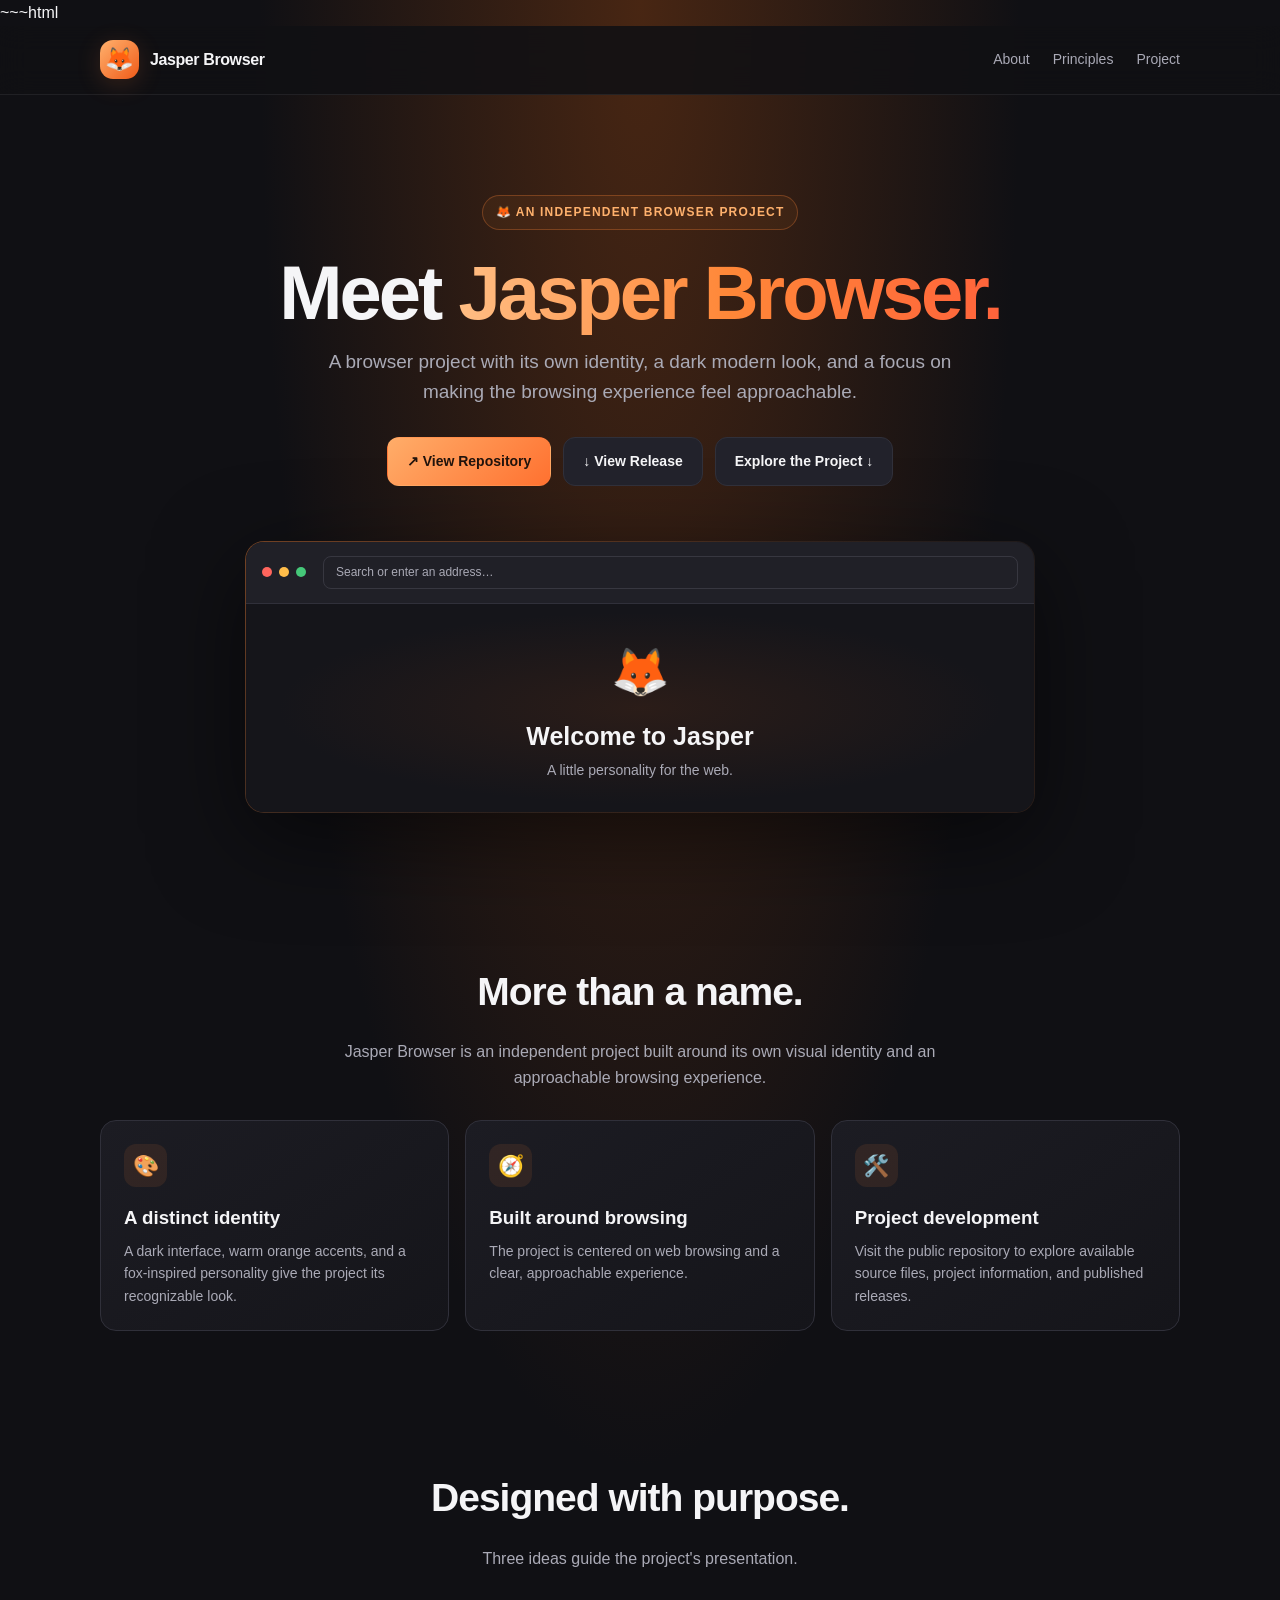
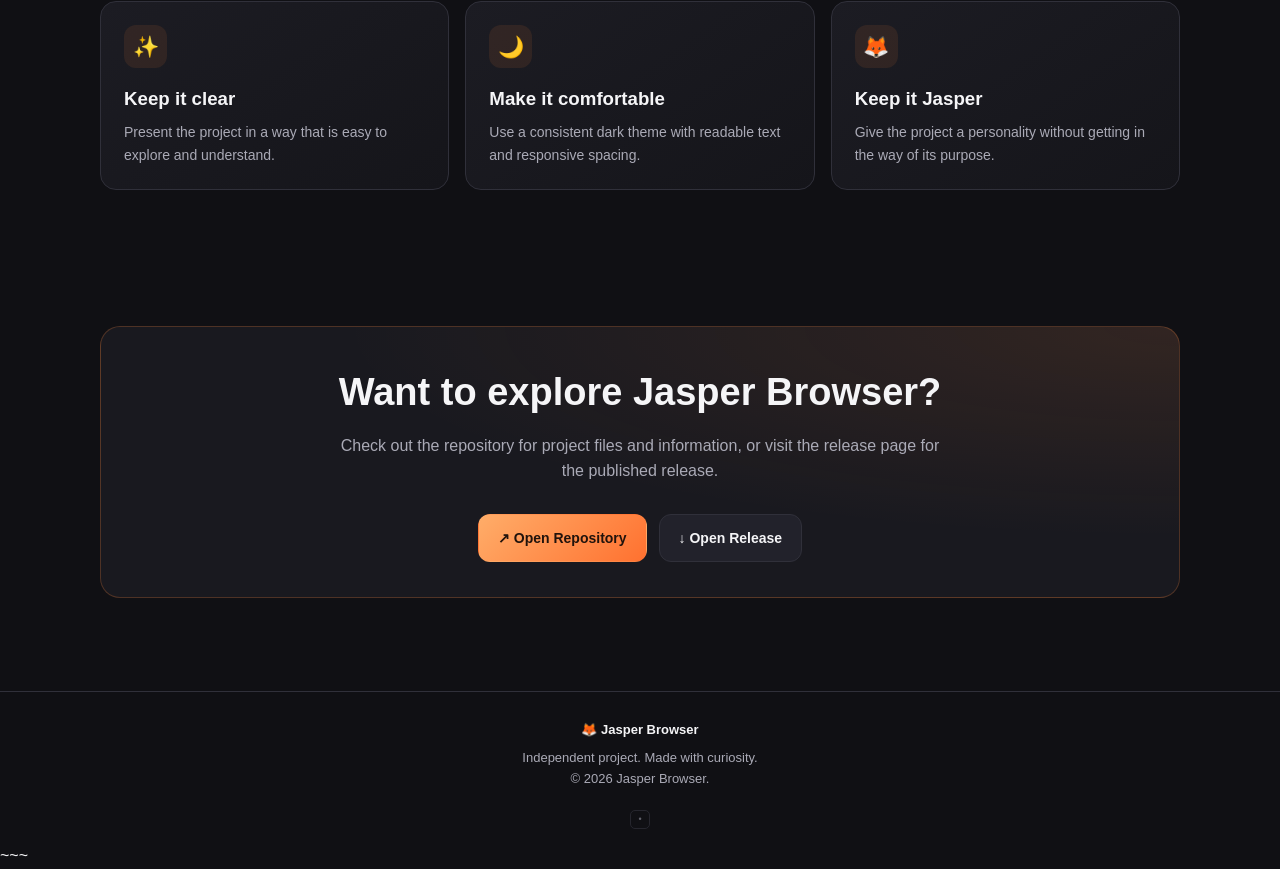
==== index.html @ 9d5ee87b "Add files via upload" ====
~~~html
<!DOCTYPE html>
<html lang="en">
<head>
  <meta charset="UTF-8">
  <meta name="viewport" content="width=device-width, initial-scale=1.0">
  <meta name="theme-color" content="#101014">
  <meta name="description" content="Explore Jasper Browser, an independent browser project with a clean, dark design and Jasper-inspired orange accents.">
  <title>Jasper Browser</title>
  <style>
    :root {
      color-scheme: dark;
      --bg: #101014;
      --panel: #19191f;
      --panel-light: #22222b;
      --orange: #ff8738;
      --orange-light: #ffb16d;
      --text: #f5f5f7;
      --muted: #aaaab6;
      --border: #30303a;
    }

    * { box-sizing: border-box; }

    html {
      scroll-behavior: smooth;
      scroll-padding-top: 80px;
    }

    body {
      margin: 0;
      min-height: 100vh;
      background:
        radial-gradient(ellipse at 50% 0%, #482613 0%, transparent 42%),
        var(--bg);
      color: var(--text);
      font-family: Inter, "Segoe UI", Arial, sans-serif;
      line-height: 1.6;
    }

    a { color: inherit; text-decoration: none; }

    .container {
      width: min(1080px, calc(100% - 36px));
      margin: auto;
    }

    header {
      position: sticky;
      top: 0;
      z-index: 10;
      background: rgba(16, 16, 20, .88);
      backdrop-filter: blur(14px);
      border-bottom: 1px solid rgba(255,255,255,.07);
    }

    .nav {
      min-height: 68px;
      display: flex;
      align-items: center;
      justify-content: space-between;
      gap: 20px;
    }

    .brand {
      display: flex;
      align-items: center;
      gap: 11px;
      font-weight: 800;
      letter-spacing: -.4px;
    }

    .logo {
      width: 39px;
      height: 39px;
      display: grid;
      place-items: center;
      border-radius: 13px;
      background: linear-gradient(135deg, var(--orange-light), #ef5b19);
      color: #21130c;
      font-size: 23px;
      box-shadow: 0 5px 24px #ff87382c;
    }

    .nav-links {
      display: flex;
      align-items: center;
      gap: 23px;
      color: var(--muted);
      font-size: 14px;
    }

    .nav-links a:hover { color: var(--orange-light); }

    .hero {
      padding: 100px 0 80px;
      text-align: center;
    }

    .eyebrow {
      display: inline-flex;
      align-items: center;
      gap: 8px;
      padding: 7px 13px;
      border: 1px solid #ff87384a;
      border-radius: 999px;
      background: #ff873811;
      color: var(--orange-light);
      font-size: 12px;
      font-weight: 700;
      letter-spacing: 1.2px;
      text-transform: uppercase;
    }

    h1 {
      margin: 23px 0 14px;
      font-size: clamp(43px, 8vw, 76px);
      line-height: 1.05;
      letter-spacing: -3px;
    }

    h1 span {
      background: linear-gradient(90deg, #ffbd83, var(--orange), #ff633b);
      -webkit-background-clip: text;
      background-clip: text;
      color: transparent;
    }

    .hero p {
      max-width: 650px;
      margin: 0 auto;
      color: var(--muted);
      font-size: clamp(16px, 2vw, 19px);
    }

    .actions {
      display: flex;
      flex-wrap: wrap;
      justify-content: center;
      gap: 12px;
      margin-top: 30px;
    }

    .button {
      min-height: 46px;
      display: inline-flex;
      justify-content: center;
      align-items: center;
      gap: 9px;
      padding: 12px 19px;
      border: 1px solid var(--border);
      border-radius: 12px;
      background: var(--panel-light);
      color: var(--text);
      font-weight: 700;
      font-size: 14px;
      transition: transform .18s, border-color .18s, background .18s;
    }

    .button:hover {
      transform: translateY(-2px);
      border-color: var(--orange);
    }

    .button.primary {
      border-color: transparent;
      background: linear-gradient(135deg, #ffad69, #ff7130);
      color: #21130c;
    }

    .button.primary:hover {
      background: linear-gradient(135deg, #ffc28e, #ff8744);
    }

    .preview-wrap {
      max-width: 790px;
      margin: 55px auto 0;
      padding: 1px;
      border-radius: 19px;
      background: linear-gradient(135deg, #ff87386b, #ffffff0a, #ff87381c);
      box-shadow: 0 25px 90px #0008;
    }

    .browser-preview {
      overflow: hidden;
      border-radius: 18px;
      background: #15151a;
      text-align: left;
    }

    .window-bar {
      display: flex;
      align-items: center;
      gap: 7px;
      padding: 14px 16px;
      background: #202027;
      border-bottom: 1px solid var(--border);
    }

    .dot {
      width: 10px;
      height: 10px;
      border-radius: 50%;
      background: #686875;
    }

    .dot:first-child { background: #ff655d; }
    .dot:nth-child(2) { background: #ffbd4a; }
    .dot:nth-child(3) { background: #45c879; }

    .address {
      overflow: hidden;
      margin-left: 10px;
      padding: 6px 12px;
      border: 1px solid #373740;
      border-radius: 8px;
      color: #a9a9b5;
      font-size: 12px;
      white-space: nowrap;
      text-overflow: ellipsis;
      flex: 1;
    }

    .preview-content {
      min-height: 205px;
      display: grid;
      place-items: center;
      padding: 30px 20px;
      background:
        radial-gradient(ellipse at center, #47261670, transparent 65%),
        #15151a;
      text-align: center;
    }

    .preview-symbol { font-size: 47px; }

    .preview-content h2 {
      margin: 7px 0 3px;
      font-size: 25px;
    }

    .preview-content p {
      margin: 0;
      font-size: 14px;
    }

    section { padding: 68px 0; }

    .section-heading {
      max-width: 650px;
      margin: 0 auto 30px;
      text-align: center;
    }

    .section-heading h2 {
      margin: 0 0 10px;
      font-size: clamp(28px, 5vw, 39px);
      letter-spacing: -1px;
    }

    .section-heading p { color: var(--muted); }

    .grid {
      display: grid;
      grid-template-columns: repeat(3, minmax(0, 1fr));
      gap: 16px;
    }

    .card {
      padding: 23px;
      border: 1px solid var(--border);
      border-radius: 16px;
      background: linear-gradient(145deg, #1c1c23, #15151a);
    }

    .card-icon {
      width: 43px;
      height: 43px;
      display: grid;
      place-items: center;
      border-radius: 12px;
      background: #ff873819;
      font-size: 21px;
    }

    .card h3 { margin: 16px 0 7px; }
    .card p { margin: 0; color: var(--muted); font-size: 14px; }

    .project-panel {
      padding: 35px;
      border: 1px solid #ff87383b;
      border-radius: 20px;
      background:
        radial-gradient(ellipse at 100% 0%, #ff87381c, transparent 55%),
        var(--panel);
      text-align: center;
    }

    .project-panel h2 {
      margin: 0 0 10px;
      font-size: clamp(27px, 4vw, 38px);
    }

    .project-panel p {
      max-width: 620px;
      margin: 0 auto;
      color: var(--muted);
    }

    footer {
      margin-top: 25px;
      padding: 28px 0 14px;
      border-top: 1px solid var(--border);
      color: var(--muted);
      font-size: 13px;
      text-align: center;
    }

    .footer-brand {
      margin-bottom: 7px;
      color: var(--text);
      font-weight: 800;
    }

    /* Keep the creator link tiny and at the very bottom. */
    .tiny-link {
      display: inline-block;
      margin-top: 20px;
      padding: 3px 7px;
      border: 1px solid #30303a;
      border-radius: 5px;
      color: #858591;
      font-size: 9px;
      line-height: 1.3;
      opacity: .7;
    }

    .tiny-link:hover {
      color: var(--orange-light);
      border-color: var(--orange);
      opacity: 1;
    }

    @media (max-width: 700px) {
      .hero { padding: 72px 0 50px; }
      .nav-links { gap: 12px; font-size: 12px; }
      .grid { grid-template-columns: 1fr; }
      section { padding: 48px 0; }
      .project-panel { padding: 25px 18px; }
      h1 { letter-spacing: -2px; }
    }

    @media (max-width: 420px) {
      .nav-links a:first-child { display: none; }
      .brand { font-size: 14px; }
      .actions .button { width: 100%; }
    }

    @media (prefers-reduced-motion: reduce) {
      *, *::before, *::after {
        scroll-behavior: auto !important;
        transition: none !important;
      }
    }
  </style>
</head>
<body>
  <header>
    <div class="container nav">
      <a class="brand" href="#home" aria-label="Jasper Browser home">
        <span class="logo" aria-hidden="true">🦊</span>
        <span>Jasper Browser</span>
      </a>
      <nav class="nav-links" aria-label="Main navigation">
        <a href="#about">About</a>
        <a href="#principles">Principles</a>
        <a href="#project">Project</a>
      </nav>
    </div>
  </header>

  <main>
    <section class="hero container" id="home">
      <span class="eyebrow">🦊 An independent browser project</span>
      <h1>Meet <span>Jasper Browser.</span></h1>
      <p>
        A browser project with its own identity, a dark modern look,
        and a focus on making the browsing experience feel approachable.
      </p>

      <div class="actions">
        <a class="button primary"
           href="https://github.com/dtac112018-glitch/Jasper-Browser"
           target="_blank" rel="noopener noreferrer">
          ↗ View Repository
        </a>
        <a class="button"
           href="https://github.com/dtac112018-glitch/Jasper-Browser/releases/tag/JBL"
           target="_blank" rel="noopener noreferrer">
          ↓ View Release
        </a>
        <a class="button" href="#about">Explore the Project ↓</a>
      </div>

      <div class="preview-wrap" aria-label="Decorative browser window preview">
        <div class="browser-preview">
          <div class="window-bar">
            <span class="dot"></span>
            <span class="dot"></span>
            <span class="dot"></span>
            <div class="address">Search or enter an address…</div>
          </div>
          <div class="preview-content">
            <div>
              <div class="preview-symbol" aria-hidden="true">🦊</div>
              <h2>Welcome to Jasper</h2>
              <p>A little personality for the web.</p>
            </div>
          </div>
        </div>
      </div>
    </section>

    <section class="container" id="about">
      <div class="section-heading">
        <h2>More than a name.</h2>
        <p>
          Jasper Browser is an independent project built around its own
          visual identity and an approachable browsing experience.
        </p>
      </div>

      <div class="grid">
        <article class="card">
          <div class="card-icon" aria-hidden="true">🎨</div>
          <h3>A distinct identity</h3>
          <p>
            A dark interface, warm orange accents, and a fox-inspired
            personality give the project its recognizable look.
          </p>
        </article>

        <article class="card">
          <div class="card-icon" aria-hidden="true">🧭</div>
          <h3>Built around browsing</h3>
          <p>
            The project is centered on web browsing and a clear,
            approachable experience.
          </p>
        </article>

        <article class="card">
          <div class="card-icon" aria-hidden="true">🛠️</div>
          <h3>Project development</h3>
          <p>
            Visit the public repository to explore available source files,
            project information, and published releases.
          </p>
        </article>
      </div>
    </section>

    <section class="container" id="principles">
      <div class="section-heading">
        <h2>Designed with purpose.</h2>
        <p>Three ideas guide the project's presentation.</p>
      </div>

      <div class="grid">
        <article class="card">
          <div class="card-icon" aria-hidden="true">✨</div>
          <h3>Keep it clear</h3>
          <p>Present the project in a way that is easy to explore and understand.</p>
        </article>

        <article class="card">
          <div class="card-icon" aria-hidden="true">🌙</div>
          <h3>Make it comfortable</h3>
          <p>Use a consistent dark theme with readable text and responsive spacing.</p>
        </article>

        <article class="card">
          <div class="card-icon" aria-hidden="true">🦊</div>
          <h3>Keep it Jasper</h3>
          <p>Give the project a personality without getting in the way of its purpose.</p>
        </article>
      </div>
    </section>

    <section class="container" id="project">
      <div class="project-panel">
        <h2>Want to explore Jasper Browser?</h2>
        <p>
          Check out the repository for project files and information,
          or visit the release page for the published release.
        </p>
        <div class="actions">
          <a class="button primary"
             href="https://github.com/dtac112018-glitch/Jasper-Browser"
             target="_blank" rel="noopener noreferrer">
            ↗ Open Repository
          </a>
          <a class="button"
             href="https://github.com/dtac112018-glitch/Jasper-Browser/releases/tag/JBL"
             target="_blank" rel="noopener noreferrer">
            ↓ Open Release
          </a>
        </div>
      </div>
    </section>
  </main>

  <footer>
    <div class="container">
      <div class="footer-brand">🦊 Jasper Browser</div>
      <div>Independent project. Made with curiosity.</div>
      <div>© <span id="year"></span> Jasper Browser.</div>

      <a class="tiny-link"
         href="https://www.youtube.com/@peeraphatloungtip/"
         target="_blank" rel="noopener noreferrer"
         aria-label="Visit the creator's YouTube channel">•</a>
    </div>
  </footer>

  <script>
    document.getElementById("year").textContent = new Date().getFullYear();
  </script>
</body>
</html>
~~~
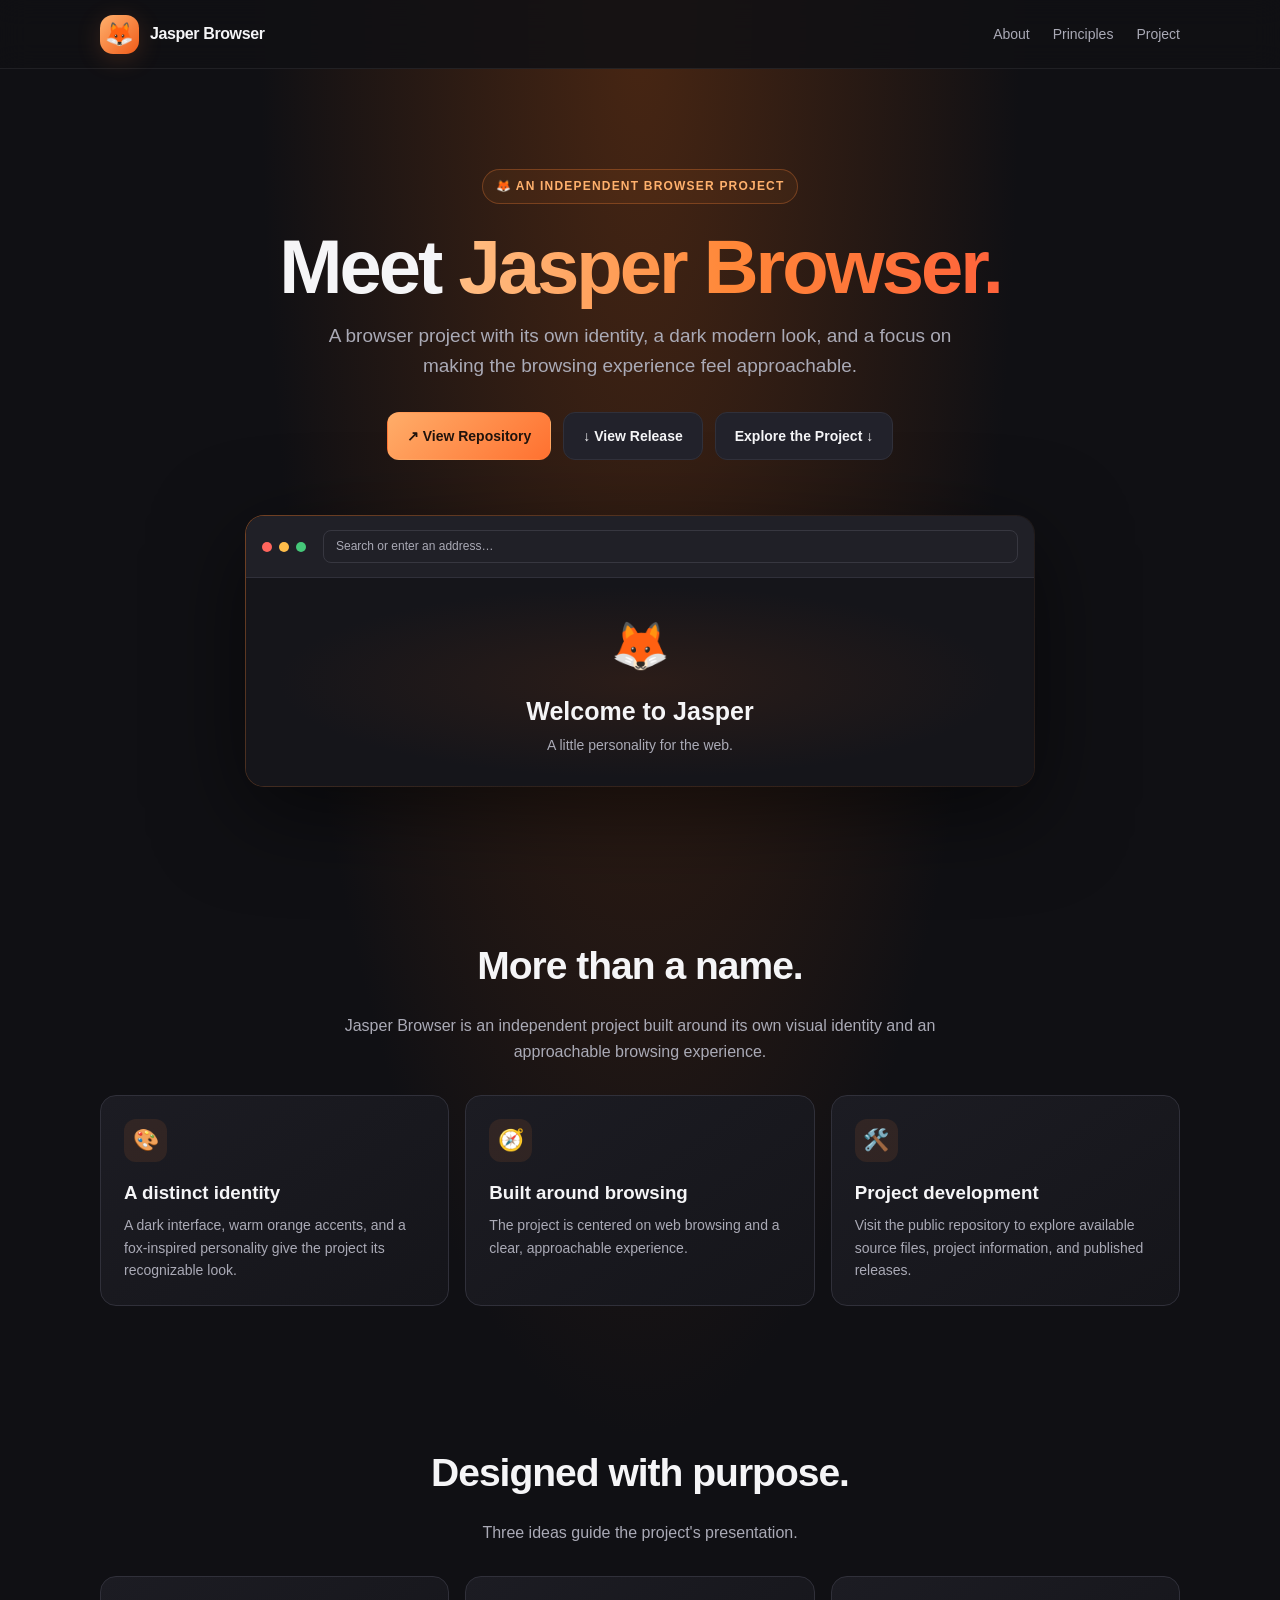
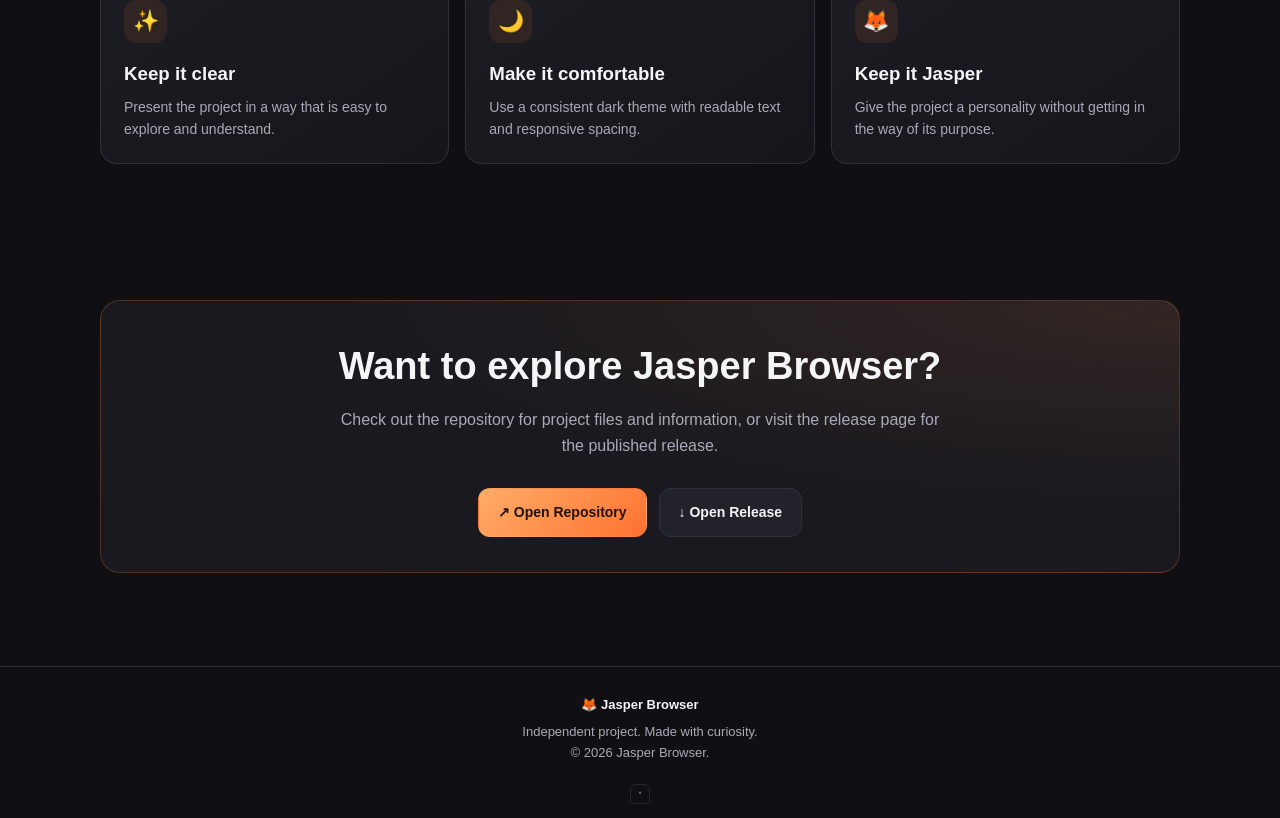
==== commit d48bd32f: "Fix GitHub Pages homepage HTML" ====
--- a/index.html
+++ b/index.html
@@ -1,532 +1,529 @@
-~~~html
-<!DOCTYPE html>
-<html lang="en">
-<head>
-  <meta charset="UTF-8">
-  <meta name="viewport" content="width=device-width, initial-scale=1.0">
-  <meta name="theme-color" content="#101014">
-  <meta name="description" content="Explore Jasper Browser, an independent browser project with a clean, dark design and Jasper-inspired orange accents.">
-  <title>Jasper Browser</title>
-  <style>
-    :root {
-      color-scheme: dark;
-      --bg: #101014;
-      --panel: #19191f;
-      --panel-light: #22222b;
-      --orange: #ff8738;
-      --orange-light: #ffb16d;
-      --text: #f5f5f7;
-      --muted: #aaaab6;
-      --border: #30303a;
-    }
-
-    * { box-sizing: border-box; }
-
-    html {
-      scroll-behavior: smooth;
-      scroll-padding-top: 80px;
-    }
-
-    body {
-      margin: 0;
-      min-height: 100vh;
-      background:
-        radial-gradient(ellipse at 50% 0%, #482613 0%, transparent 42%),
-        var(--bg);
-      color: var(--text);
-      font-family: Inter, "Segoe UI", Arial, sans-serif;
-      line-height: 1.6;
-    }
-
-    a { color: inherit; text-decoration: none; }
-
-    .container {
-      width: min(1080px, calc(100% - 36px));
-      margin: auto;
-    }
-
-    header {
-      position: sticky;
-      top: 0;
-      z-index: 10;
-      background: rgba(16, 16, 20, .88);
-      backdrop-filter: blur(14px);
-      border-bottom: 1px solid rgba(255,255,255,.07);
-    }
-
-    .nav {
-      min-height: 68px;
-      display: flex;
-      align-items: center;
-      justify-content: space-between;
-      gap: 20px;
-    }
-
-    .brand {
-      display: flex;
-      align-items: center;
-      gap: 11px;
-      font-weight: 800;
-      letter-spacing: -.4px;
-    }
-
-    .logo {
-      width: 39px;
-      height: 39px;
-      display: grid;
-      place-items: center;
-      border-radius: 13px;
-      background: linear-gradient(135deg, var(--orange-light), #ef5b19);
-      color: #21130c;
-      font-size: 23px;
-      box-shadow: 0 5px 24px #ff87382c;
-    }
-
-    .nav-links {
-      display: flex;
-      align-items: center;
-      gap: 23px;
-      color: var(--muted);
-      font-size: 14px;
-    }
-
-    .nav-links a:hover { color: var(--orange-light); }
-
-    .hero {
-      padding: 100px 0 80px;
-      text-align: center;
-    }
-
-    .eyebrow {
-      display: inline-flex;
-      align-items: center;
-      gap: 8px;
-      padding: 7px 13px;
-      border: 1px solid #ff87384a;
-      border-radius: 999px;
-      background: #ff873811;
-      color: var(--orange-light);
-      font-size: 12px;
-      font-weight: 700;
-      letter-spacing: 1.2px;
-      text-transform: uppercase;
-    }
-
-    h1 {
-      margin: 23px 0 14px;
-      font-size: clamp(43px, 8vw, 76px);
-      line-height: 1.05;
-      letter-spacing: -3px;
-    }
-
-    h1 span {
-      background: linear-gradient(90deg, #ffbd83, var(--orange), #ff633b);
-      -webkit-background-clip: text;
-      background-clip: text;
-      color: transparent;
-    }
-
-    .hero p {
-      max-width: 650px;
-      margin: 0 auto;
-      color: var(--muted);
-      font-size: clamp(16px, 2vw, 19px);
-    }
-
-    .actions {
-      display: flex;
-      flex-wrap: wrap;
-      justify-content: center;
-      gap: 12px;
-      margin-top: 30px;
-    }
-
-    .button {
-      min-height: 46px;
-      display: inline-flex;
-      justify-content: center;
-      align-items: center;
-      gap: 9px;
-      padding: 12px 19px;
-      border: 1px solid var(--border);
-      border-radius: 12px;
-      background: var(--panel-light);
-      color: var(--text);
-      font-weight: 700;
-      font-size: 14px;
-      transition: transform .18s, border-color .18s, background .18s;
-    }
-
-    .button:hover {
-      transform: translateY(-2px);
-      border-color: var(--orange);
-    }
-
-    .button.primary {
-      border-color: transparent;
-      background: linear-gradient(135deg, #ffad69, #ff7130);
-      color: #21130c;
-    }
-
-    .button.primary:hover {
-      background: linear-gradient(135deg, #ffc28e, #ff8744);
-    }
-
-    .preview-wrap {
-      max-width: 790px;
-      margin: 55px auto 0;
-      padding: 1px;
-      border-radius: 19px;
-      background: linear-gradient(135deg, #ff87386b, #ffffff0a, #ff87381c);
-      box-shadow: 0 25px 90px #0008;
-    }
-
-    .browser-preview {
-      overflow: hidden;
-      border-radius: 18px;
-      background: #15151a;
-      text-align: left;
-    }
-
-    .window-bar {
-      display: flex;
-      align-items: center;
-      gap: 7px;
-      padding: 14px 16px;
-      background: #202027;
-      border-bottom: 1px solid var(--border);
-    }
-
-    .dot {
-      width: 10px;
-      height: 10px;
-      border-radius: 50%;
-      background: #686875;
-    }
-
-    .dot:first-child { background: #ff655d; }
-    .dot:nth-child(2) { background: #ffbd4a; }
-    .dot:nth-child(3) { background: #45c879; }
-
-    .address {
-      overflow: hidden;
-      margin-left: 10px;
-      padding: 6px 12px;
-      border: 1px solid #373740;
-      border-radius: 8px;
-      color: #a9a9b5;
-      font-size: 12px;
-      white-space: nowrap;
-      text-overflow: ellipsis;
-      flex: 1;
-    }
-
-    .preview-content {
-      min-height: 205px;
-      display: grid;
-      place-items: center;
-      padding: 30px 20px;
-      background:
-        radial-gradient(ellipse at center, #47261670, transparent 65%),
-        #15151a;
-      text-align: center;
-    }
-
-    .preview-symbol { font-size: 47px; }
-
-    .preview-content h2 {
-      margin: 7px 0 3px;
-      font-size: 25px;
-    }
-
-    .preview-content p {
-      margin: 0;
-      font-size: 14px;
-    }
-
-    section { padding: 68px 0; }
-
-    .section-heading {
-      max-width: 650px;
-      margin: 0 auto 30px;
-      text-align: center;
-    }
-
-    .section-heading h2 {
-      margin: 0 0 10px;
-      font-size: clamp(28px, 5vw, 39px);
-      letter-spacing: -1px;
-    }
-
-    .section-heading p { color: var(--muted); }
-
-    .grid {
-      display: grid;
-      grid-template-columns: repeat(3, minmax(0, 1fr));
-      gap: 16px;
-    }
-
-    .card {
-      padding: 23px;
-      border: 1px solid var(--border);
-      border-radius: 16px;
-      background: linear-gradient(145deg, #1c1c23, #15151a);
-    }
-
-    .card-icon {
-      width: 43px;
-      height: 43px;
-      display: grid;
-      place-items: center;
-      border-radius: 12px;
-      background: #ff873819;
-      font-size: 21px;
-    }
-
-    .card h3 { margin: 16px 0 7px; }
-    .card p { margin: 0; color: var(--muted); font-size: 14px; }
-
-    .project-panel {
-      padding: 35px;
-      border: 1px solid #ff87383b;
-      border-radius: 20px;
-      background:
-        radial-gradient(ellipse at 100% 0%, #ff87381c, transparent 55%),
-        var(--panel);
-      text-align: center;
-    }
-
-    .project-panel h2 {
-      margin: 0 0 10px;
-      font-size: clamp(27px, 4vw, 38px);
-    }
-
-    .project-panel p {
-      max-width: 620px;
-      margin: 0 auto;
-      color: var(--muted);
-    }
-
-    footer {
-      margin-top: 25px;
-      padding: 28px 0 14px;
-      border-top: 1px solid var(--border);
-      color: var(--muted);
-      font-size: 13px;
-      text-align: center;
-    }
-
-    .footer-brand {
-      margin-bottom: 7px;
-      color: var(--text);
-      font-weight: 800;
-    }
-
-    /* Keep the creator link tiny and at the very bottom. */
-    .tiny-link {
-      display: inline-block;
-      margin-top: 20px;
-      padding: 3px 7px;
-      border: 1px solid #30303a;
-      border-radius: 5px;
-      color: #858591;
-      font-size: 9px;
-      line-height: 1.3;
-      opacity: .7;
-    }
-
-    .tiny-link:hover {
-      color: var(--orange-light);
-      border-color: var(--orange);
-      opacity: 1;
-    }
-
-    @media (max-width: 700px) {
-      .hero { padding: 72px 0 50px; }
-      .nav-links { gap: 12px; font-size: 12px; }
-      .grid { grid-template-columns: 1fr; }
-      section { padding: 48px 0; }
-      .project-panel { padding: 25px 18px; }
-      h1 { letter-spacing: -2px; }
-    }
-
-    @media (max-width: 420px) {
-      .nav-links a:first-child { display: none; }
-      .brand { font-size: 14px; }
-      .actions .button { width: 100%; }
-    }
-
-    @media (prefers-reduced-motion: reduce) {
-      *, *::before, *::after {
-        scroll-behavior: auto !important;
-        transition: none !important;
-      }
-    }
-  </style>
-</head>
-<body>
-  <header>
-    <div class="container nav">
-      <a class="brand" href="#home" aria-label="Jasper Browser home">
-        <span class="logo" aria-hidden="true">🦊</span>
-        <span>Jasper Browser</span>
-      </a>
-      <nav class="nav-links" aria-label="Main navigation">
-        <a href="#about">About</a>
-        <a href="#principles">Principles</a>
-        <a href="#project">Project</a>
-      </nav>
-    </div>
-  </header>
-
-  <main>
-    <section class="hero container" id="home">
-      <span class="eyebrow">🦊 An independent browser project</span>
-      <h1>Meet <span>Jasper Browser.</span></h1>
-      <p>
-        A browser project with its own identity, a dark modern look,
-        and a focus on making the browsing experience feel approachable.
-      </p>
-
-      <div class="actions">
-        <a class="button primary"
-           href="https://github.com/dtac112018-glitch/Jasper-Browser"
-           target="_blank" rel="noopener noreferrer">
-          ↗ View Repository
-        </a>
-        <a class="button"
-           href="https://github.com/dtac112018-glitch/Jasper-Browser/releases/tag/JBL"
-           target="_blank" rel="noopener noreferrer">
-          ↓ View Release
-        </a>
-        <a class="button" href="#about">Explore the Project ↓</a>
-      </div>
-
-      <div class="preview-wrap" aria-label="Decorative browser window preview">
-        <div class="browser-preview">
-          <div class="window-bar">
-            <span class="dot"></span>
-            <span class="dot"></span>
-            <span class="dot"></span>
-            <div class="address">Search or enter an address…</div>
-          </div>
-          <div class="preview-content">
-            <div>
-              <div class="preview-symbol" aria-hidden="true">🦊</div>
-              <h2>Welcome to Jasper</h2>
-              <p>A little personality for the web.</p>
-            </div>
-          </div>
-        </div>
-      </div>
-    </section>
-
-    <section class="container" id="about">
-      <div class="section-heading">
-        <h2>More than a name.</h2>
-        <p>
-          Jasper Browser is an independent project built around its own
-          visual identity and an approachable browsing experience.
-        </p>
-      </div>
-
-      <div class="grid">
-        <article class="card">
-          <div class="card-icon" aria-hidden="true">🎨</div>
-          <h3>A distinct identity</h3>
-          <p>
-            A dark interface, warm orange accents, and a fox-inspired
-            personality give the project its recognizable look.
-          </p>
-        </article>
-
-        <article class="card">
-          <div class="card-icon" aria-hidden="true">🧭</div>
-          <h3>Built around browsing</h3>
-          <p>
-            The project is centered on web browsing and a clear,
-            approachable experience.
-          </p>
-        </article>
-
-        <article class="card">
-          <div class="card-icon" aria-hidden="true">🛠️</div>
-          <h3>Project development</h3>
-          <p>
-            Visit the public repository to explore available source files,
-            project information, and published releases.
-          </p>
-        </article>
-      </div>
-    </section>
-
-    <section class="container" id="principles">
-      <div class="section-heading">
-        <h2>Designed with purpose.</h2>
-        <p>Three ideas guide the project's presentation.</p>
-      </div>
-
-      <div class="grid">
-        <article class="card">
-          <div class="card-icon" aria-hidden="true">✨</div>
-          <h3>Keep it clear</h3>
-          <p>Present the project in a way that is easy to explore and understand.</p>
-        </article>
-
-        <article class="card">
-          <div class="card-icon" aria-hidden="true">🌙</div>
-          <h3>Make it comfortable</h3>
-          <p>Use a consistent dark theme with readable text and responsive spacing.</p>
-        </article>
-
-        <article class="card">
-          <div class="card-icon" aria-hidden="true">🦊</div>
-          <h3>Keep it Jasper</h3>
-          <p>Give the project a personality without getting in the way of its purpose.</p>
-        </article>
-      </div>
-    </section>
-
-    <section class="container" id="project">
-      <div class="project-panel">
-        <h2>Want to explore Jasper Browser?</h2>
-        <p>
-          Check out the repository for project files and information,
-          or visit the release page for the published release.
-        </p>
-        <div class="actions">
-          <a class="button primary"
-             href="https://github.com/dtac112018-glitch/Jasper-Browser"
-             target="_blank" rel="noopener noreferrer">
-            ↗ Open Repository
-          </a>
-          <a class="button"
-             href="https://github.com/dtac112018-glitch/Jasper-Browser/releases/tag/JBL"
-             target="_blank" rel="noopener noreferrer">
-            ↓ Open Release
-          </a>
-        </div>
-      </div>
-    </section>
-  </main>
-
-  <footer>
-    <div class="container">
-      <div class="footer-brand">🦊 Jasper Browser</div>
-      <div>Independent project. Made with curiosity.</div>
-      <div>© <span id="year"></span> Jasper Browser.</div>
-
-      <a class="tiny-link"
-         href="https://www.youtube.com/@peeraphatloungtip/"
-         target="_blank" rel="noopener noreferrer"
-         aria-label="Visit the creator's YouTube channel">•</a>
-    </div>
-  </footer>
-
-  <script>
-    document.getElementById("year").textContent = new Date().getFullYear();
-  </script>
-</body>
-</html>
-~~~
-
+<!DOCTYPE html>
+<html lang="en">
+<head>
+  <meta charset="UTF-8">
+  <meta name="viewport" content="width=device-width, initial-scale=1.0">
+  <meta name="theme-color" content="#101014">
+  <meta name="description" content="Explore Jasper Browser, an independent browser project with a clean, dark design and Jasper-inspired orange accents.">
+  <title>Jasper Browser</title>
+  <style>
+    :root {
+      color-scheme: dark;
+      --bg: #101014;
+      --panel: #19191f;
+      --panel-light: #22222b;
+      --orange: #ff8738;
+      --orange-light: #ffb16d;
+      --text: #f5f5f7;
+      --muted: #aaaab6;
+      --border: #30303a;
+    }
+
+    * { box-sizing: border-box; }
+
+    html {
+      scroll-behavior: smooth;
+      scroll-padding-top: 80px;
+    }
+
+    body {
+      margin: 0;
+      min-height: 100vh;
+      background:
+        radial-gradient(ellipse at 50% 0%, #482613 0%, transparent 42%),
+        var(--bg);
+      color: var(--text);
+      font-family: Inter, "Segoe UI", Arial, sans-serif;
+      line-height: 1.6;
+    }
+
+    a { color: inherit; text-decoration: none; }
+
+    .container {
+      width: min(1080px, calc(100% - 36px));
+      margin: auto;
+    }
+
+    header {
+      position: sticky;
+      top: 0;
+      z-index: 10;
+      background: rgba(16, 16, 20, .88);
+      backdrop-filter: blur(14px);
+      border-bottom: 1px solid rgba(255,255,255,.07);
+    }
+
+    .nav {
+      min-height: 68px;
+      display: flex;
+      align-items: center;
+      justify-content: space-between;
+      gap: 20px;
+    }
+
+    .brand {
+      display: flex;
+      align-items: center;
+      gap: 11px;
+      font-weight: 800;
+      letter-spacing: -.4px;
+    }
+
+    .logo {
+      width: 39px;
+      height: 39px;
+      display: grid;
+      place-items: center;
+      border-radius: 13px;
+      background: linear-gradient(135deg, var(--orange-light), #ef5b19);
+      color: #21130c;
+      font-size: 23px;
+      box-shadow: 0 5px 24px #ff87382c;
+    }
+
+    .nav-links {
+      display: flex;
+      align-items: center;
+      gap: 23px;
+      color: var(--muted);
+      font-size: 14px;
+    }
+
+    .nav-links a:hover { color: var(--orange-light); }
+
+    .hero {
+      padding: 100px 0 80px;
+      text-align: center;
+    }
+
+    .eyebrow {
+      display: inline-flex;
+      align-items: center;
+      gap: 8px;
+      padding: 7px 13px;
+      border: 1px solid #ff87384a;
+      border-radius: 999px;
+      background: #ff873811;
+      color: var(--orange-light);
+      font-size: 12px;
+      font-weight: 700;
+      letter-spacing: 1.2px;
+      text-transform: uppercase;
+    }
+
+    h1 {
+      margin: 23px 0 14px;
+      font-size: clamp(43px, 8vw, 76px);
+      line-height: 1.05;
+      letter-spacing: -3px;
+    }
+
+    h1 span {
+      background: linear-gradient(90deg, #ffbd83, var(--orange), #ff633b);
+      -webkit-background-clip: text;
+      background-clip: text;
+      color: transparent;
+    }
+
+    .hero p {
+      max-width: 650px;
+      margin: 0 auto;
+      color: var(--muted);
+      font-size: clamp(16px, 2vw, 19px);
+    }
+
+    .actions {
+      display: flex;
+      flex-wrap: wrap;
+      justify-content: center;
+      gap: 12px;
+      margin-top: 30px;
+    }
+
+    .button {
+      min-height: 46px;
+      display: inline-flex;
+      justify-content: center;
+      align-items: center;
+      gap: 9px;
+      padding: 12px 19px;
+      border: 1px solid var(--border);
+      border-radius: 12px;
+      background: var(--panel-light);
+      color: var(--text);
+      font-weight: 700;
+      font-size: 14px;
+      transition: transform .18s, border-color .18s, background .18s;
+    }
+
+    .button:hover {
+      transform: translateY(-2px);
+      border-color: var(--orange);
+    }
+
+    .button.primary {
+      border-color: transparent;
+      background: linear-gradient(135deg, #ffad69, #ff7130);
+      color: #21130c;
+    }
+
+    .button.primary:hover {
+      background: linear-gradient(135deg, #ffc28e, #ff8744);
+    }
+
+    .preview-wrap {
+      max-width: 790px;
+      margin: 55px auto 0;
+      padding: 1px;
+      border-radius: 19px;
+      background: linear-gradient(135deg, #ff87386b, #ffffff0a, #ff87381c);
+      box-shadow: 0 25px 90px #0008;
+    }
+
+    .browser-preview {
+      overflow: hidden;
+      border-radius: 18px;
+      background: #15151a;
+      text-align: left;
+    }
+
+    .window-bar {
+      display: flex;
+      align-items: center;
+      gap: 7px;
+      padding: 14px 16px;
+      background: #202027;
+      border-bottom: 1px solid var(--border);
+    }
+
+    .dot {
+      width: 10px;
+      height: 10px;
+      border-radius: 50%;
+      background: #686875;
+    }
+
+    .dot:first-child { background: #ff655d; }
+    .dot:nth-child(2) { background: #ffbd4a; }
+    .dot:nth-child(3) { background: #45c879; }
+
+    .address {
+      overflow: hidden;
+      margin-left: 10px;
+      padding: 6px 12px;
+      border: 1px solid #373740;
+      border-radius: 8px;
+      color: #a9a9b5;
+      font-size: 12px;
+      white-space: nowrap;
+      text-overflow: ellipsis;
+      flex: 1;
+    }
+
+    .preview-content {
+      min-height: 205px;
+      display: grid;
+      place-items: center;
+      padding: 30px 20px;
+      background:
+        radial-gradient(ellipse at center, #47261670, transparent 65%),
+        #15151a;
+      text-align: center;
+    }
+
+    .preview-symbol { font-size: 47px; }
+
+    .preview-content h2 {
+      margin: 7px 0 3px;
+      font-size: 25px;
+    }
+
+    .preview-content p {
+      margin: 0;
+      font-size: 14px;
+    }
+
+    section { padding: 68px 0; }
+
+    .section-heading {
+      max-width: 650px;
+      margin: 0 auto 30px;
+      text-align: center;
+    }
+
+    .section-heading h2 {
+      margin: 0 0 10px;
+      font-size: clamp(28px, 5vw, 39px);
+      letter-spacing: -1px;
+    }
+
+    .section-heading p { color: var(--muted); }
+
+    .grid {
+      display: grid;
+      grid-template-columns: repeat(3, minmax(0, 1fr));
+      gap: 16px;
+    }
+
+    .card {
+      padding: 23px;
+      border: 1px solid var(--border);
+      border-radius: 16px;
+      background: linear-gradient(145deg, #1c1c23, #15151a);
+    }
+
+    .card-icon {
+      width: 43px;
+      height: 43px;
+      display: grid;
+      place-items: center;
+      border-radius: 12px;
+      background: #ff873819;
+      font-size: 21px;
+    }
+
+    .card h3 { margin: 16px 0 7px; }
+    .card p { margin: 0; color: var(--muted); font-size: 14px; }
+
+    .project-panel {
+      padding: 35px;
+      border: 1px solid #ff87383b;
+      border-radius: 20px;
+      background:
+        radial-gradient(ellipse at 100% 0%, #ff87381c, transparent 55%),
+        var(--panel);
+      text-align: center;
+    }
+
+    .project-panel h2 {
+      margin: 0 0 10px;
+      font-size: clamp(27px, 4vw, 38px);
+    }
+
+    .project-panel p {
+      max-width: 620px;
+      margin: 0 auto;
+      color: var(--muted);
+    }
+
+    footer {
+      margin-top: 25px;
+      padding: 28px 0 14px;
+      border-top: 1px solid var(--border);
+      color: var(--muted);
+      font-size: 13px;
+      text-align: center;
+    }
+
+    .footer-brand {
+      margin-bottom: 7px;
+      color: var(--text);
+      font-weight: 800;
+    }
+
+    /* Keep the creator link tiny and at the very bottom. */
+    .tiny-link {
+      display: inline-block;
+      margin-top: 20px;
+      padding: 3px 7px;
+      border: 1px solid #30303a;
+      border-radius: 5px;
+      color: #858591;
+      font-size: 9px;
+      line-height: 1.3;
+      opacity: .7;
+    }
+
+    .tiny-link:hover {
+      color: var(--orange-light);
+      border-color: var(--orange);
+      opacity: 1;
+    }
+
+    @media (max-width: 700px) {
+      .hero { padding: 72px 0 50px; }
+      .nav-links { gap: 12px; font-size: 12px; }
+      .grid { grid-template-columns: 1fr; }
+      section { padding: 48px 0; }
+      .project-panel { padding: 25px 18px; }
+      h1 { letter-spacing: -2px; }
+    }
+
+    @media (max-width: 420px) {
+      .nav-links a:first-child { display: none; }
+      .brand { font-size: 14px; }
+      .actions .button { width: 100%; }
+    }
+
+    @media (prefers-reduced-motion: reduce) {
+      *, *::before, *::after {
+        scroll-behavior: auto !important;
+        transition: none !important;
+      }
+    }
+  </style>
+</head>
+<body>
+  <header>
+    <div class="container nav">
+      <a class="brand" href="#home" aria-label="Jasper Browser home">
+        <span class="logo" aria-hidden="true">🦊</span>
+        <span>Jasper Browser</span>
+      </a>
+      <nav class="nav-links" aria-label="Main navigation">
+        <a href="#about">About</a>
+        <a href="#principles">Principles</a>
+        <a href="#project">Project</a>
+      </nav>
+    </div>
+  </header>
+
+  <main>
+    <section class="hero container" id="home">
+      <span class="eyebrow">🦊 An independent browser project</span>
+      <h1>Meet <span>Jasper Browser.</span></h1>
+      <p>
+        A browser project with its own identity, a dark modern look,
+        and a focus on making the browsing experience feel approachable.
+      </p>
+
+      <div class="actions">
+        <a class="button primary"
+           href="https://github.com/dtac112018-glitch/Jasper-Browser"
+           target="_blank" rel="noopener noreferrer">
+          ↗ View Repository
+        </a>
+        <a class="button"
+           href="https://github.com/dtac112018-glitch/Jasper-Browser/releases/tag/JBL"
+           target="_blank" rel="noopener noreferrer">
+          ↓ View Release
+        </a>
+        <a class="button" href="#about">Explore the Project ↓</a>
+      </div>
+
+      <div class="preview-wrap" aria-label="Decorative browser window preview">
+        <div class="browser-preview">
+          <div class="window-bar">
+            <span class="dot"></span>
+            <span class="dot"></span>
+            <span class="dot"></span>
+            <div class="address">Search or enter an address…</div>
+          </div>
+          <div class="preview-content">
+            <div>
+              <div class="preview-symbol" aria-hidden="true">🦊</div>
+              <h2>Welcome to Jasper</h2>
+              <p>A little personality for the web.</p>
+            </div>
+          </div>
+        </div>
+      </div>
+    </section>
+
+    <section class="container" id="about">
+      <div class="section-heading">
+        <h2>More than a name.</h2>
+        <p>
+          Jasper Browser is an independent project built around its own
+          visual identity and an approachable browsing experience.
+        </p>
+      </div>
+
+      <div class="grid">
+        <article class="card">
+          <div class="card-icon" aria-hidden="true">🎨</div>
+          <h3>A distinct identity</h3>
+          <p>
+            A dark interface, warm orange accents, and a fox-inspired
+            personality give the project its recognizable look.
+          </p>
+        </article>
+
+        <article class="card">
+          <div class="card-icon" aria-hidden="true">🧭</div>
+          <h3>Built around browsing</h3>
+          <p>
+            The project is centered on web browsing and a clear,
+            approachable experience.
+          </p>
+        </article>
+
+        <article class="card">
+          <div class="card-icon" aria-hidden="true">🛠️</div>
+          <h3>Project development</h3>
+          <p>
+            Visit the public repository to explore available source files,
+            project information, and published releases.
+          </p>
+        </article>
+      </div>
+    </section>
+
+    <section class="container" id="principles">
+      <div class="section-heading">
+        <h2>Designed with purpose.</h2>
+        <p>Three ideas guide the project's presentation.</p>
+      </div>
+
+      <div class="grid">
+        <article class="card">
+          <div class="card-icon" aria-hidden="true">✨</div>
+          <h3>Keep it clear</h3>
+          <p>Present the project in a way that is easy to explore and understand.</p>
+        </article>
+
+        <article class="card">
+          <div class="card-icon" aria-hidden="true">🌙</div>
+          <h3>Make it comfortable</h3>
+          <p>Use a consistent dark theme with readable text and responsive spacing.</p>
+        </article>
+
+        <article class="card">
+          <div class="card-icon" aria-hidden="true">🦊</div>
+          <h3>Keep it Jasper</h3>
+          <p>Give the project a personality without getting in the way of its purpose.</p>
+        </article>
+      </div>
+    </section>
+
+    <section class="container" id="project">
+      <div class="project-panel">
+        <h2>Want to explore Jasper Browser?</h2>
+        <p>
+          Check out the repository for project files and information,
+          or visit the release page for the published release.
+        </p>
+        <div class="actions">
+          <a class="button primary"
+             href="https://github.com/dtac112018-glitch/Jasper-Browser"
+             target="_blank" rel="noopener noreferrer">
+            ↗ Open Repository
+          </a>
+          <a class="button"
+             href="https://github.com/dtac112018-glitch/Jasper-Browser/releases/tag/JBL"
+             target="_blank" rel="noopener noreferrer">
+            ↓ Open Release
+          </a>
+        </div>
+      </div>
+    </section>
+  </main>
+
+  <footer>
+    <div class="container">
+      <div class="footer-brand">🦊 Jasper Browser</div>
+      <div>Independent project. Made with curiosity.</div>
+      <div>© <span id="year"></span> Jasper Browser.</div>
+
+      <a class="tiny-link"
+         href="https://www.youtube.com/@peeraphatloungtip/"
+         target="_blank" rel="noopener noreferrer"
+         aria-label="Visit the creator's YouTube channel">•</a>
+    </div>
+  </footer>
+
+  <script>
+    document.getElementById("year").textContent = new Date().getFullYear();
+  </script>
+</body>
+</html>
